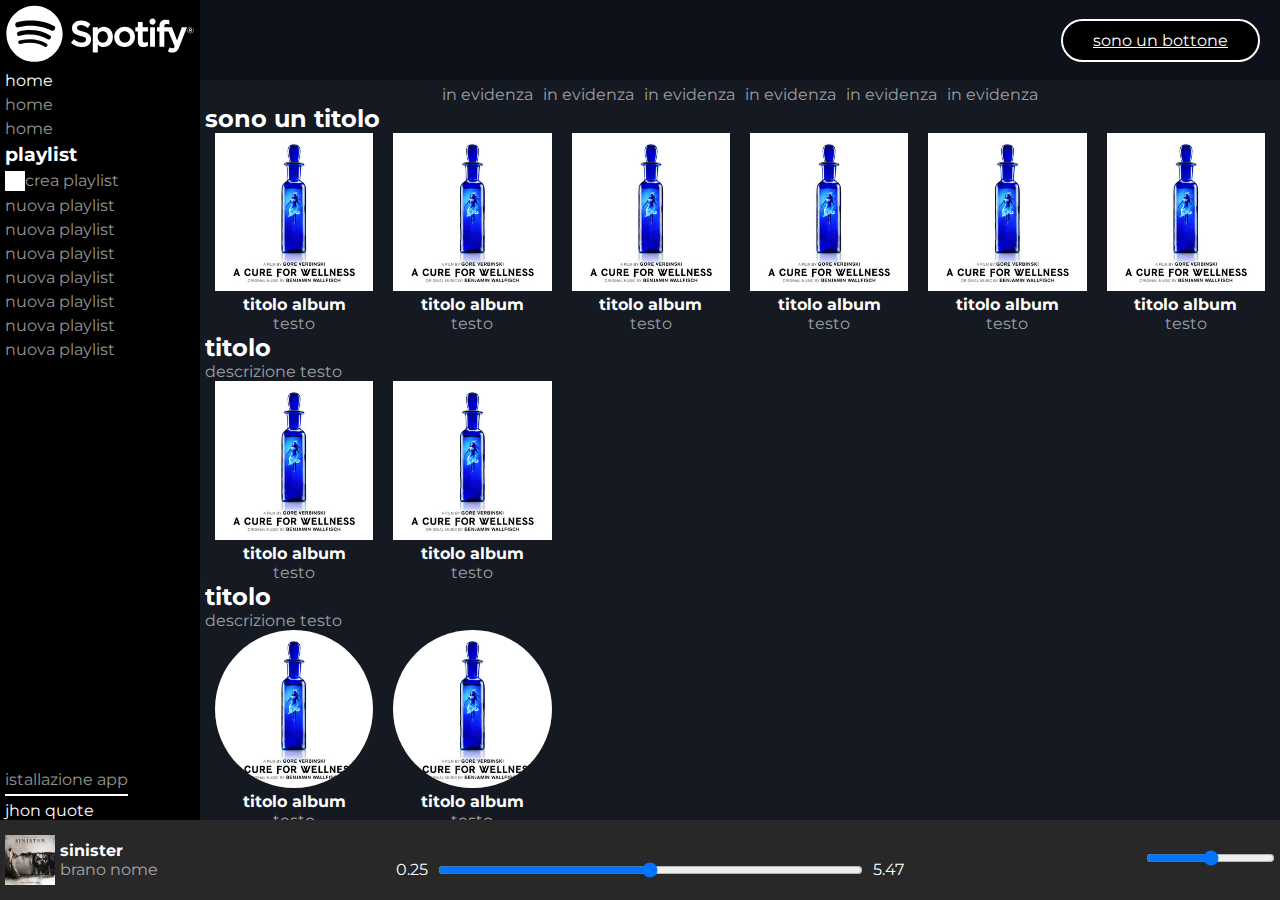
==== index.html @ 9e710250 "sistemato layout e centrature testo" ====
<!DOCTYPE html>
<html lang="en">
<head>
    <meta charset="UTF-8">
    <!-- link css -->
    <link rel="stylesheet" href="css/index.css">
    <!-- google font-->
    <link rel="preconnect" href="https://fonts.googleapis.com">
    <link rel="preconnect" href="https://fonts.gstatic.com" crossorigin>
    <link href="https://fonts.googleapis.com/css2?family=Montserrat:ital,wght@1,300&family=PT+Sans&display=swap" rel="stylesheet">
    <!-- link font awesome -->
    <link rel="stylesheet" href="https://cdnjs.cloudflare.com/ajax/libs/font-awesome/6.4.2/css/all.min.css" integrity="sha512-z3gLpd7yknf1YoNbCzqRKc4qyor8gaKU1qmn+CShxbuBusANI9QpRohGBreCFkKxLhei6S9CQXFEbbKuqLg0DA==" crossorigin="anonymous" referrerpolicy="no-referrer" />
    <meta name="viewport" content="width=device-width, initial-scale=1.0">
    <title>Document</title>
</head>
<body>

    <div> <!--contenitore-->
        <!-- inizio main -->
        <main>
            <nav> <!--nav bar-->
                <div>
                    <img src="img/logo.svg" alt="" id="logo-grande">
                    <img src="img/logo-small.svg" alt="" id="logo-piccolo">
                </div>
                <div id="selezione-pagina">
                    <ul>
                        <li>
                            <i class="fa-regular fa-heart evidenziato"></i>
                            <div class="scompari evidenziato">
                                home
                            </div>
                        </li>
                        <li>
                            <i class="fa-regular fa-heart"></i>
                            <div class="scompari">
                                home
                            </div>
                        </li>
                        <li>
                            <i class="fa-regular fa-heart"></i>
                            <div class="scompari">
                                home
                            </div>
                        </li>
                    </ul>
                    <ul id="playlist">
                        <li><h3 class="evidenziato">playlist</h3></li>
                        <li><span id="aggiungi"><i class="fa-solid fa-plus"></i></span> crea playlist</li>
                        <li>nuova playlist</li>
                        <li>nuova playlist</li>
                        <li>nuova playlist</li>
                        <li>nuova playlist</li>
                        <li>nuova playlist</li>
                        <li>nuova playlist</li>
                        <li>nuova playlist</li>
                    </ul>
                </div>
                <div id="istallazione-app">
                    <div>
                        <i class="fa-regular fa-heart"></i>
                       <span class="scompari">istallazione app</span>
                    </div>
                    <div id="separino">
                        <!-- separino -->
                    </div>
                    <blockquote>
                        <i class="fa-regular fa-heart"></i>
                        <span class="scompari evidenziato">jhon quote</span>
                    </blockquote>
                </div>
            </nav>
            <div id="main-spotify"> <!--main spotify-->
                <div id="nav-bar-main"><!--nav bar dentro main dpotify-->
                    <a href="" id="upgrade" class="evidenziato">sono un bottone</a>
                </div>
                <div id="conteiner-album"> <!--container album canzoni-->
                    <div id="pagine-disponibili">
                        <ul>
                            <li>in evidenza</li>
                            <li>in evidenza</li>
                            <li>in evidenza</li>
                            <li>in evidenza</li>
                            <li>in evidenza</li>
                            <li>in evidenza</li>
                        </ul>
                    </div>              
                    <h2 class="evidenziato">sono un titolo</h2>
                    <div class="lista-album">
                        <div class="items">
                            <img src="img/cure.jpeg" alt="">
                            <h4 class="evidenziato">titolo album</h4>
                            <div>testo</div>
                        </div>
                        <div class="items">
                            <img src="img/cure.jpeg" alt="">
                            <h4 class="evidenziato">titolo album</h4>
                            <div>testo</div>
                        </div>
                        <div class="items">
                            <img src="img/cure.jpeg" alt="">
                            <h4 class="evidenziato">titolo album</h4>
                            <div>testo</div>
                        </div>
                        <div class="items">
                            <img src="img/cure.jpeg" alt="">
                            <h4 class="evidenziato">titolo album</h4>
                            <div>testo</div>
                        </div>
                        <div class="items">
                            <img src="img/cure.jpeg" alt="">
                            <h4 class="evidenziato">titolo album</h4>
                            <div>testo</div>
                        </div>
                        <div class="items">
                            <img src="img/cure.jpeg" alt="">
                            <h4 class="evidenziato">titolo album</h4>
                            <div>testo</div>
                        </div>
                    </div>
                    <h2 class="evidenziato">titolo</h2>
                    <div>descrizione testo</div>
                    <div class="lista-album">
                        <div class="items">
                            <img src="img/cure.jpeg" alt="">
                            <h4 class="evidenziato">titolo album</h4>
                            <div>testo</div>
                        </div>
                        <div class="items">
                            <img src="img/cure.jpeg" alt="">
                            <h4 class="evidenziato">titolo album</h4>
                            <div>testo</div>
                        </div>
                    </div>
                    <h2 class="evidenziato">titolo</h2>
                    <div>descrizione testo</div>
                    <div class="lista-album artisti-popolari">
                        <div class="items">
                            <img src="img/cure.jpeg" alt="">
                            <h4 class="evidenziato">titolo album</h4>
                            <div>testo</div>
                        </div>
                        <div class="items">
                            <img src="img/cure.jpeg" alt="">
                            <h4 class="evidenziato">titolo album</h4>
                            <div>testo</div>
                        </div>
                    </div>
                </div>
            </div>
        </main>
        <!-- inizio footer -->
        <footer>
            <div id="musica-in-ascolto"> <!--col-->
                <img src="img/sinister.jpeg" alt="">
                <div id="titolo-canzone">
                    <strong class="evidenziato">sinister</strong>
                    <div>brano nome</div>
                </div>
                <div>
                    <i class="fa-regular fa-heart"></i>
                    <i class="fa-regular fa-folder"></i>
                </div>
            </div>
            <div id="controllo-canzone"><!--col-->
                <div>
                    <i class="fa-regular fa-folder"></i>
                    <i class="fa-regular fa-folder"></i>
                    <i class="fa-regular fa-folder"></i>
                    <i class="fa-regular fa-folder"></i>
                    <i class="fa-regular fa-folder"></i>
                </div>
                <div id="durata-canzone">
                    <div class="evidenziato">0.25</div>
                    <input type="range">
                    <div class="evidenziato">5.47</div>
                </div>
            </div>
            <div id="volume"><!--col-->
                <i class="fa-regular fa-heart evidenziato"></i>
                <i class="fa-regular fa-heart evidenziato"></i>
                <i class="fa-regular fa-heart evidenziato"></i>
                <input type="range">
            </div>
        </footer>
    </div>
    
</body>
</html>
---- css/index.css ----
/* stili generali */
*{
    padding: 0px;
    margin: 0px;
    box-sizing: border-box;
}

:root{
    font-family: 'Montserrat', sans-serif;
    color: rgba(255, 255, 255, 0.587);
}

li{
    list-style: none;
}

.evidenziato{
    color: white;
}
/* caratteristiche main */
main{
    height: calc(100vh - 80px);
    display: flex;
}
/* caratteristiche nav */
nav{
    width: 200px;
    height: 100%;
    padding: 5px;
    position: relative;
    background-color: #000000;
    overflow: hidden;
}

nav img{
    width: 100%;
}

#logo-piccolo{
    display: none;
}

#selezione-pagina ul>li{
    display: flex;
    margin: 5px 0;
    align-items: center;
}


#aggiungi{
    background-color: white;
    padding: 10px;
    display: inline-block;
    color: black;
}

#istallazione-app{
   position: absolute;
   bottom: 0px;
}

#separino{
    margin: 5px 0;
    border: 1px solid white;
}
/* caratteristiche main-spotify */
#main-spotify{
    width: calc(100% - 200px);
    height: 100%;
    position: relative;
    overflow-y: scroll;
    background-color: #141922;
}

#nav-bar-main{
    height: 80px;
    position: fixed;
    width: calc(100% - 200px);
    display: flex;
    align-items: center;
    justify-content: end;
    background-color: #080b128a;
}

#conteiner-album{
    margin-top: 80px;
    padding: 5px;
}

#upgrade{
    padding: 10px 30px;
    color: white;
    border: 2px solid white;
    border-radius: 25px;
    background-color: black;
    display: inline-block;
    margin-right: 20px;
}

#pagine-disponibili ul{
    display: flex;
    justify-content: center;
    flex-wrap: wrap;
}

#pagine-disponibili li{
    margin: 0px 5px;
}

.lista-album{
    display: flex;
    flex-wrap: wrap;
}

.items{
    width: calc(100% / 6 - 20px);
    margin: 0px 10px;
    text-align: center;
}

.items img{
    width: 100%;
}

/* immagini artisti popolari */
.artisti-popolari img{
    border-radius: 50%;
}
/* caratteristiche footer */
footer{
    height: 80px;
    display: flex;
    justify-content: space-between;
    align-items: center;
    padding: 5px;
    background-color: #282828;
}
/* caratteristiche div dentro footer */
#musica-in-ascolto, #durata-canzone{
    display: flex;
    align-items: center;
}

#titolo-canzone{
    margin-left: 5px;
    margin-right: 25px;
}

#musica-in-ascolto img{
    width: 50px;
}

#controllo-canzone{
    text-align: center;
    width: 40%;
    color: white;
}

#durata-canzone input{
    width: 100%;
    margin: 0px 10px;
}

#controllo-canzone i{
    margin: 0px 20px;
    margin-bottom: 10px;
}

#volume i{
    margin: 0px 5px;
}


/* impostazioni 878pixel */
@media all and (max-width:878px) {
    .items{
        width: calc(100% / 4 - 20px);
    }
}
/* impostazioni pixel 639 */
@media all and (max-width:639px) {
    .items{
        width: calc(100% / 2 - 20px);
    }
}

/* impostazione schermi telefono */
@media all and (max-width:550px) {
    /* impostazioni nav */
    nav{
        width: 50px;
        display: flex;
        flex-direction: column;
        align-items: center;
    }
    #main-spotify, #nav-bar-main{
        width: calc(100% - 50px);
    }
    #logo-piccolo{
        display: block;
    }
    #logo-grande, .scompari, #playlist, #separino {
        display: none;
    }
}
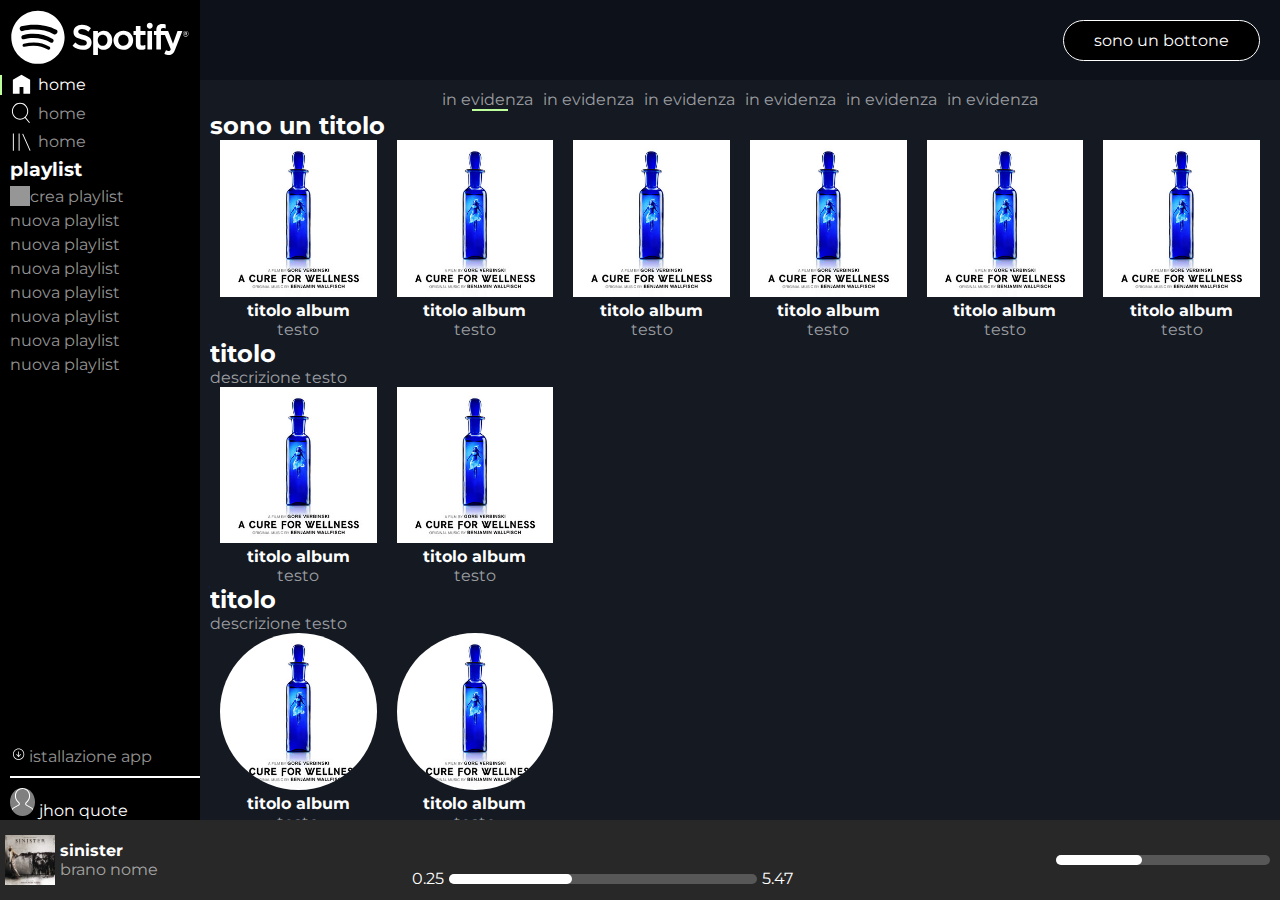
==== commit d009ca73: "sistemato tutte parti del progetto" ====
--- a/index.html
+++ b/index.html
@@ -19,26 +19,29 @@
         <!-- inizio main -->
         <main>
             <nav> <!--nav bar-->
-                <div>
+                <div id="logo">
                     <img src="img/logo.svg" alt="" id="logo-grande">
                     <img src="img/logo-small.svg" alt="" id="logo-piccolo">
                 </div>
                 <div id="selezione-pagina">
                     <ul>
                         <li>
-                            <i class="fa-regular fa-heart evidenziato"></i>
+                            <div id="pagina-attuale">
+                                <!-- attuale pagins -->
+                            </div>
+                            <img src="img/home.svg" alt="">
                             <div class="scompari evidenziato">
                                 home
                             </div>
                         </li>
                         <li>
-                            <i class="fa-regular fa-heart"></i>
+                           <img src="img/search.svg" alt="">
                             <div class="scompari">
                                 home
                             </div>
                         </li>
                         <li>
-                            <i class="fa-regular fa-heart"></i>
+                            <img src="img/libreria.svg" alt="">
                             <div class="scompari">
                                 home
                             </div>
@@ -57,15 +60,15 @@
                     </ul>
                 </div>
                 <div id="istallazione-app">
-                    <div>
-                        <i class="fa-regular fa-heart"></i>
+                    <div id="rimpicciolita">
+                       <img src="img/download.svg" alt="" >
                        <span class="scompari">istallazione app</span>
                     </div>
                     <div id="separino">
                         <!-- separino -->
                     </div>
                     <blockquote>
-                        <i class="fa-regular fa-heart"></i>
+                        <img src="img/profile.svg" alt="" id="bg-colorato">
                         <span class="scompari evidenziato">jhon quote</span>
                     </blockquote>
                 </div>
@@ -74,10 +77,15 @@
                 <div id="nav-bar-main"><!--nav bar dentro main dpotify-->
                     <a href="" id="upgrade" class="evidenziato">sono un bottone</a>
                 </div>
-                <div id="conteiner-album"> <!--container album canzoni-->
+                <div id="conteiner-album"> 
                     <div id="pagine-disponibili">
                         <ul>
-                            <li>in evidenza</li>
+                            <li id="attuale">
+                                in evidenza
+                                <div>
+                                    <!-- attuale pagina -->
+                                </div>
+                            </li>
                             <li>in evidenza</li>
                             <li>in evidenza</li>
                             <li>in evidenza</li>
@@ -86,62 +94,92 @@
                         </ul>
                     </div>              
                     <h2 class="evidenziato">sono un titolo</h2>
-                    <div class="lista-album">
-                        <div class="items">
-                            <img src="img/cure.jpeg" alt="">
-                            <h4 class="evidenziato">titolo album</h4>
-                            <div>testo</div>
-                        </div>
-                        <div class="items">
-                            <img src="img/cure.jpeg" alt="">
-                            <h4 class="evidenziato">titolo album</h4>
-                            <div>testo</div>
-                        </div>
-                        <div class="items">
-                            <img src="img/cure.jpeg" alt="">
-                            <h4 class="evidenziato">titolo album</h4>
-                            <div>testo</div>
-                        </div>
-                        <div class="items">
-                            <img src="img/cure.jpeg" alt="">
-                            <h4 class="evidenziato">titolo album</h4>
-                            <div>testo</div>
-                        </div>
-                        <div class="items">
-                            <img src="img/cure.jpeg" alt="">
-                            <h4 class="evidenziato">titolo album</h4>
-                            <div>testo</div>
-                        </div>
-                        <div class="items">
-                            <img src="img/cure.jpeg" alt="">
+                    <div class="row"> <!--container album canzoni -->
+                        <div class="items">
+                            <div class="immagine-album">
+                                <i class="fa-regular fa-heart"></i>
+                                <img src="img/cure.jpeg" alt="">
+                            </div>
+                            <h4 class="evidenziato">titolo album</h4>
+                            <div>testo</div>
+                        </div>
+                        <div class="items">
+                            <div class="immagine-album">
+                                <i class="fa-regular fa-heart"></i>
+                                <img src="img/cure.jpeg" alt="">
+                            </div>
+                            <h4 class="evidenziato">titolo album</h4>
+                            <div>testo</div>
+                        </div>
+                        <div class="items">
+                            <div class="immagine-album">
+                                <i class="fa-regular fa-heart"></i>
+                                <img src="img/cure.jpeg" alt="">
+                            </div>
+                            <h4 class="evidenziato">titolo album</h4>
+                            <div>testo</div>
+                        </div>
+                        <div class="items">
+                            <div class="immagine-album">
+                                <i class="fa-regular fa-heart"></i>
+                                <img src="img/cure.jpeg" alt="">
+                            </div>
+                            <h4 class="evidenziato">titolo album</h4>
+                            <div>testo</div>
+                        </div>
+                        <div class="items">
+                            <div class="immagine-album">
+                                <i class="fa-regular fa-heart"></i>
+                                <img src="img/cure.jpeg" alt="">
+                            </div>
+                            <h4 class="evidenziato">titolo album</h4>
+                            <div>testo</div>
+                        </div>
+                        <div class="items">
+                            <div class="immagine-album">
+                                <i class="fa-regular fa-heart"></i>
+                                <img src="img/cure.jpeg" alt="">
+                            </div>
                             <h4 class="evidenziato">titolo album</h4>
                             <div>testo</div>
                         </div>
                     </div>
                     <h2 class="evidenziato">titolo</h2>
                     <div>descrizione testo</div>
-                    <div class="lista-album">
-                        <div class="items">
-                            <img src="img/cure.jpeg" alt="">
-                            <h4 class="evidenziato">titolo album</h4>
-                            <div>testo</div>
-                        </div>
-                        <div class="items">
-                            <img src="img/cure.jpeg" alt="">
+                    <div class="row">
+                        <div class="items">
+                            <div class="immagine-album">
+                                <i class="fa-regular fa-heart"></i>
+                                <img src="img/cure.jpeg" alt="">
+                            </div>
+                            <h4 class="evidenziato">titolo album</h4>
+                            <div>testo</div>
+                        </div>
+                        <div class="items">
+                            <div class="immagine-album">
+                                <i class="fa-regular fa-heart"></i>
+                                <img src="img/cure.jpeg" alt="">
+                            </div>
                             <h4 class="evidenziato">titolo album</h4>
                             <div>testo</div>
                         </div>
                     </div>
                     <h2 class="evidenziato">titolo</h2>
                     <div>descrizione testo</div>
-                    <div class="lista-album artisti-popolari">
-                        <div class="items">
-                            <img src="img/cure.jpeg" alt="">
-                            <h4 class="evidenziato">titolo album</h4>
-                            <div>testo</div>
-                        </div>
-                        <div class="items">
-                            <img src="img/cure.jpeg" alt="">
+                    <div class="row artisti-popolari">
+                        <div class="items">
+                            <div class="immagine-album">
+                                <i class="fa-regular fa-heart"></i>
+                                <img src="img/cure.jpeg" alt="">
+                            </div>
+                            <h4 class="evidenziato">titolo album</h4>
+                            <div>testo</div>
+                        </div>
+                        <div class="items">
+                            <div class="immagine-album">
+                                <i class="fa-regular fa-heart"></i>
+                                <img src="img/cure.jpeg" alt="">
+                            </div>
                             <h4 class="evidenziato">titolo album</h4>
                             <div>testo</div>
                         </div>
@@ -155,7 +193,7 @@
                 <img src="img/sinister.jpeg" alt="">
                 <div id="titolo-canzone">
                     <strong class="evidenziato">sinister</strong>
-                    <div>brano nome</div>
+                    <div><a href="">brano nome</a></div>
                 </div>
                 <div>
                     <i class="fa-regular fa-heart"></i>
@@ -164,26 +202,37 @@
             </div>
             <div id="controllo-canzone"><!--col-->
                 <div>
-                    <i class="fa-regular fa-folder"></i>
-                    <i class="fa-regular fa-folder"></i>
-                    <i class="fa-regular fa-folder"></i>
-                    <i class="fa-regular fa-folder"></i>
-                    <i class="fa-regular fa-folder"></i>
+                    <i class="fa-solid fa-shuffle"></i>
+                    <i class="fa-solid fa-backward-step"></i>
+                    <i class="fa-regular fa-circle-play"></i>
+                    <i class="fa-solid fa-forward-step"></i>
+                    <i class="fa-solid fa-rotate-left"></i>
                 </div>
                 <div id="durata-canzone">
                     <div class="evidenziato">0.25</div>
-                    <input type="range">
+                    <div class="barra" >
+                        <div class="scorritore">
+                            <span class="rotondo"></span>
+                        </div>
+                    </div>
                     <div class="evidenziato">5.47</div>
                 </div>
             </div>
             <div id="volume"><!--col-->
-                <i class="fa-regular fa-heart evidenziato"></i>
-                <i class="fa-regular fa-heart evidenziato"></i>
-                <i class="fa-regular fa-heart evidenziato"></i>
-                <input type="range">
+                <i class="fa-solid fa-bars"></i>
+                <i class="fa-solid fa-tv"></i>
+                <i class="fa-solid fa-volume-high"></i>
+                <div class="barra" >
+                    <div class="scorritore">
+                        <span class="rotondo"></span>
+                    </div>
+                </div>
             </div>
         </footer>
     </div>
-    
+    <!-- per domani sistemare tutto il testo , vedere se si riesce a trovare un modo migliore per 
+    fare la barra , provare a vedere se si riesce a togliere un po di css , e sistemare istallazione app
+perche quando si rimpicciolicce dall'alto causa un po di problemi provare  a dare misure in altezza dentro al nav perche 
+con position absoluta causa problemi -->
 </body>
 </html>--- a/css/index.css
+++ b/css/index.css
@@ -17,38 +17,67 @@
 .evidenziato{
     color: white;
 }
+
+a{
+    text-decoration: none;
+}
+/* caratteristiche della barra */
+.barra{
+    margin: 0px 5px;
+    height: 10px;
+    width: 100%;
+    background-color: rgba(255, 255, 255, 0.218);
+    border-radius: 25px;
+}
+
+.scorritore{
+    width: 40%;
+    height: 100%;
+    position: relative;
+    background-color: white;
+    border-radius: 25px;
+}
+
+.rotondo{
+    width: 16px;
+    height: 16px;
+    border-radius: 50%;
+    position: absolute;
+    top: calc(50% - 8px);
+    left: calc(100% - 8px);
+}
 /* caratteristiche main */
 main{
     height: calc(100vh - 80px);
     display: flex;
 }
-/* caratteristiche nav */
+/* caratteristiche nav dento main */
 nav{
     width: 200px;
     height: 100%;
-    padding: 5px;
+    padding: 10px;
     position: relative;
     background-color: #000000;
     overflow: hidden;
 }
 
-nav img{
+#logo img{
     width: 100%;
 }
 
-#logo-piccolo{
-    display: none;
-}
-
-#selezione-pagina ul>li{
+#selezione-pagina li{
     display: flex;
     margin: 5px 0;
     align-items: center;
 }
 
+#selezione-pagina img {
+    width: 13%;
+    margin-right: 5px;
+}
 
 #aggiungi{
-    background-color: white;
+    background-color: rgba(255, 255, 255, 0.587);
     padding: 10px;
     display: inline-block;
     color: black;
@@ -59,9 +88,30 @@
    bottom: 0px;
 }
 
+#rimpicciolita img{
+    width: 8%;
+}
+
+#bg-colorato{
+    background-color: gray;
+    border-radius: 50%;
+    width: 13%;
+}
+
 #separino{
-    margin: 5px 0;
+    margin: 10px 0;
     border: 1px solid white;
+}
+/* caratteristiche pagina attuale */
+#pagina-attuale{
+    border: 1px solid #beff9d;
+    margin-left: -10px;
+    height: 20px;
+    margin-right: 8px;
+}
+/* immagine all'attivazione di schermo 550 px */
+#logo-piccolo{
+    display: none;
 }
 /* caratteristiche main-spotify */
 #main-spotify{
@@ -81,21 +131,21 @@
     justify-content: end;
     background-color: #080b128a;
 }
-
-#conteiner-album{
-    margin-top: 80px;
-    padding: 5px;
-}
-
+/* bottone per fare upgrade */
 #upgrade{
     padding: 10px 30px;
-    color: white;
-    border: 2px solid white;
+    border: 1px solid white;
+    color: white;
     border-radius: 25px;
     background-color: black;
     display: inline-block;
     margin-right: 20px;
 }
+/* inizio contenitore con dentro tutti gli album */
+#conteiner-album{
+    margin-top: 80px;
+    padding: 10px;
+}
 
 #pagine-disponibili ul{
     display: flex;
@@ -107,11 +157,16 @@
     margin: 0px 5px;
 }
 
-.lista-album{
+#attuale>div{
+    border: 1px solid #beff9d;
+    width: 40%;
+    margin-left: 30px;
+}
+.row{
     display: flex;
     flex-wrap: wrap;
 }
-
+/* caratteristiche items dentro row */
 .items{
     width: calc(100% / 6 - 20px);
     margin: 0px 10px;
@@ -122,6 +177,19 @@
     width: 100%;
 }
 
+.immagine-album{
+    position: relative;
+}
+/* capire perche non va hover su icona */
+
+.immagine-album>i{
+    position: absolute;
+    top: 50%;
+    left: 50%;
+    transform: translate(-50%, -50%);
+    font-size: 40px;
+    display: none;
+}
 /* immagini artisti popolari */
 .artisti-popolari img{
     border-radius: 50%;
@@ -140,37 +208,87 @@
     display: flex;
     align-items: center;
 }
+/* caratteristiche contenuto musica in ascolto */
+#musica-in-ascolto img{
+    width: 50px;
+}
 
 #titolo-canzone{
     margin-left: 5px;
     margin-right: 25px;
 }
 
-#musica-in-ascolto img{
-    width: 50px;
-}
-
+#titolo-canzone a{
+    color: rgba(255, 255, 255, 0.587);
+
+}
+/* caratteristiche contenuto controllo canzone */
 #controllo-canzone{
     text-align: center;
-    width: 40%;
-    color: white;
+    width: 30%;
+    color: white;
+}
+
+#controllo-canzone i{
+    margin: 0px 10px;
+    margin-bottom: 10px;
+}
+
+#controllo-canzone .fa-circle-play{
+    font-size: 30px;
 }
 
 #durata-canzone input{
     width: 100%;
     margin: 0px 10px;
 }
-
-#controllo-canzone i{
-    margin: 0px 20px;
-    margin-bottom: 10px;
-}
-
+/* caratteristiche contenuto volume */
+#volume{
+    display: flex;
+    width: 20%;
+}
 #volume i{
     margin: 0px 5px;
 }
-
-
+/* componenti hover */
+.immagine-album:hover img{
+    filter: brightness(0.5);
+}
+
+.immagine-album:hover i{
+    display: block;
+    z-index: 400;
+}
+
+#upgrade:hover{
+    transform: scale(1.1);
+}
+
+ul>li:hover, .scompari:hover{
+    color: white;
+}
+
+#aggiungi:hover{
+    background-color: white;
+}
+
+footer i:hover{
+    transform: scale(1.2);
+    color: white;
+}
+
+#titolo-canzone a:hover{
+    color: white;
+    text-decoration: underline;
+}
+
+.barra:hover .scorritore{
+    background-color: #beff9d;
+}
+
+.barra:hover .rotondo{
+    background-color: white;
+}
 /* impostazioni 878pixel */
 @media all and (max-width:878px) {
     .items{
@@ -186,20 +304,36 @@
 
 /* impostazione schermi telefono */
 @media all and (max-width:550px) {
-    /* impostazioni nav */
+    /* caratteristiche nav */
     nav{
         width: 50px;
         display: flex;
         flex-direction: column;
         align-items: center;
     }
+    #selezione-pagina img{
+        width: 100%;
+        margin: 0px;
+    }
+    #logo-piccolo{
+        display: block;
+    }
+    #istallazione-app{
+        padding: 10px;
+        text-align: center;
+    }
+    #rimpicciolita img{
+        width: 60%;
+    }
+    #bg-colorato{
+        width: 100%;
+    }
+    /* caratteristiche che scompaiono  */
+    #logo-grande, .scompari, #playlist, #separino, #pagina-attuale {
+        display: none;
+    }
+    /* caratteristiche main spotify  */
     #main-spotify, #nav-bar-main{
         width: calc(100% - 50px);
     }
-    #logo-piccolo{
-        display: block;
-    }
-    #logo-grande, .scompari, #playlist, #separino {
-        display: none;
-    }
 }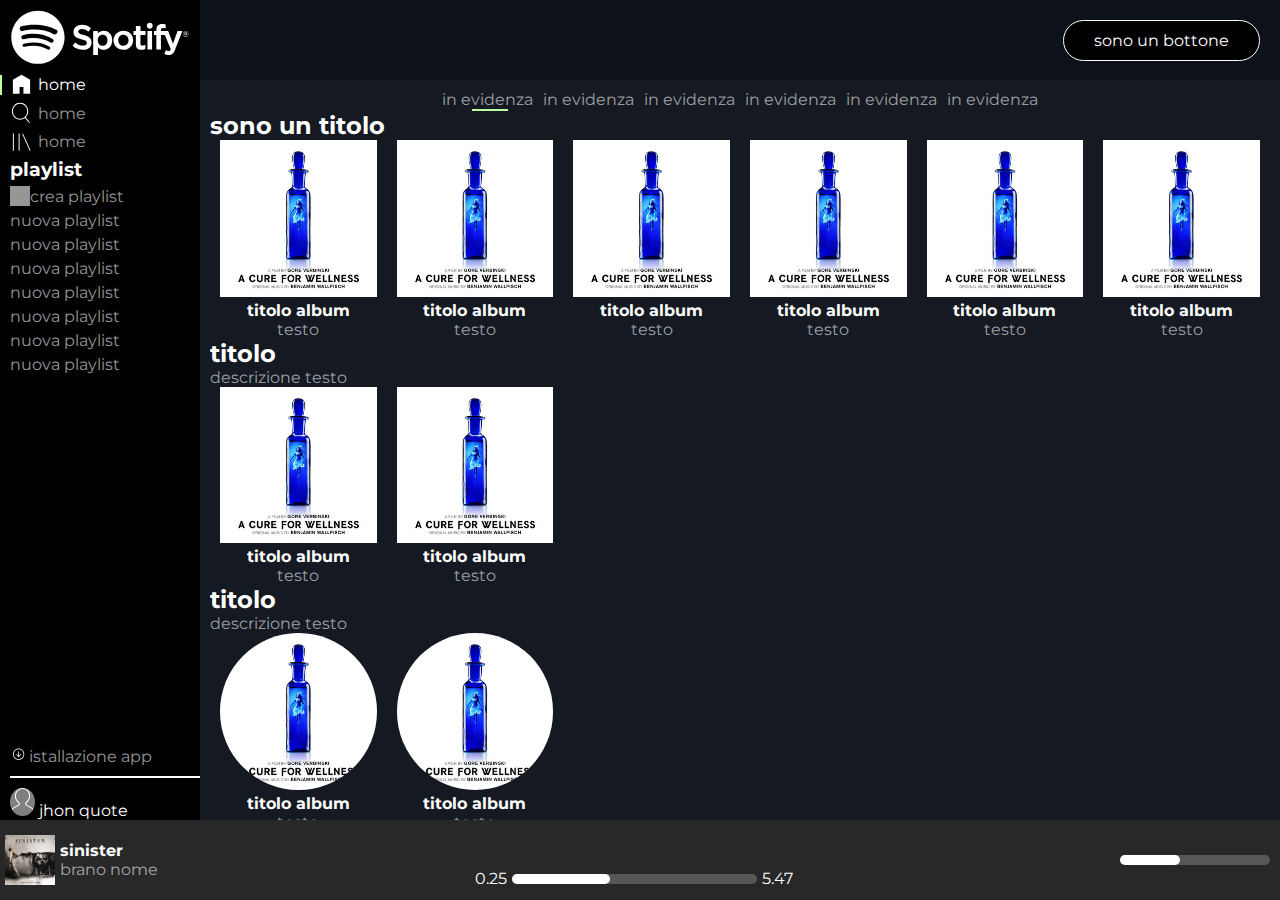
==== commit bfb304e1: "scritto cosa fare per domani" ====
--- a/index.html
+++ b/index.html
@@ -233,6 +233,6 @@
     <!-- per domani sistemare tutto il testo , vedere se si riesce a trovare un modo migliore per 
     fare la barra , provare a vedere se si riesce a togliere un po di css , e sistemare istallazione app
 perche quando si rimpicciolicce dall'alto causa un po di problemi provare  a dare misure in altezza dentro al nav perche 
-con position absoluta causa problemi -->
+con position absoluta causa problemi  e vedere se riesci a fare qualcosa per quanto riguarda il footer mentre si stringe-->
 </body>
 </html>--- a/css/index.css
+++ b/css/index.css
@@ -140,6 +140,7 @@
     background-color: black;
     display: inline-block;
     margin-right: 20px;
+    z-index: 500;
 }
 /* inizio contenitore con dentro tutti gli album */
 #conteiner-album{
@@ -225,7 +226,7 @@
 /* caratteristiche contenuto controllo canzone */
 #controllo-canzone{
     text-align: center;
-    width: 30%;
+    width: 25%;
     color: white;
 }
 
@@ -245,7 +246,7 @@
 /* caratteristiche contenuto volume */
 #volume{
     display: flex;
-    width: 20%;
+    width: 15%;
 }
 #volume i{
     margin: 0px 5px;
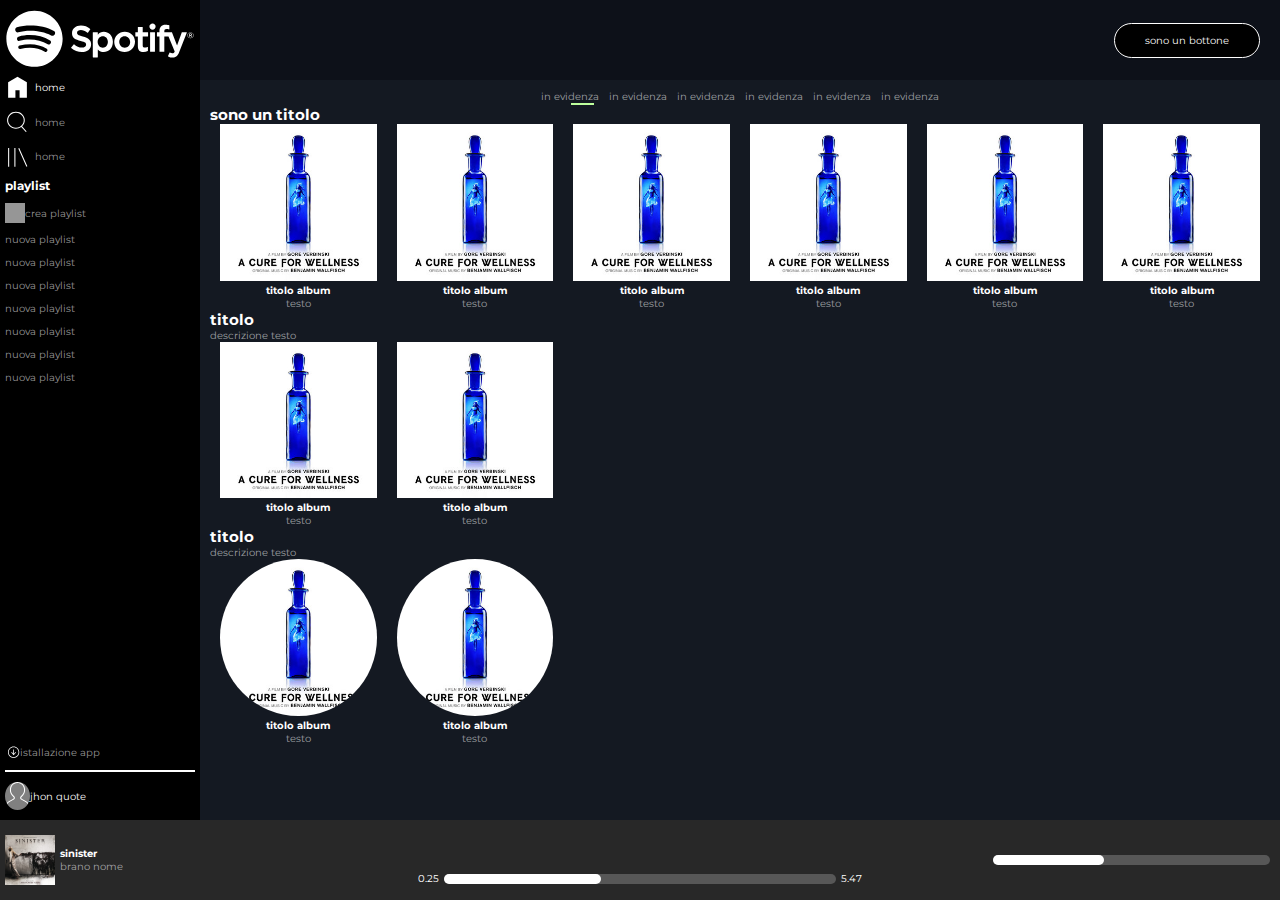
==== commit db7db74f: "aggiunto scrol dentro playlist" ====
--- a/index.html
+++ b/index.html
@@ -19,12 +19,12 @@
         <!-- inizio main -->
         <main>
             <nav> <!--nav bar-->
-                <div id="logo">
-                    <img src="img/logo.svg" alt="" id="logo-grande">
-                    <img src="img/logo-small.svg" alt="" id="logo-piccolo">
-                </div>
-                <div id="selezione-pagina">
-                    <ul>
+                <div id="tutte-playlist">
+                    <div id="logo">
+                        <img src="img/logo.svg" alt="" id="logo-grande">
+                        <img src="img/logo-small.svg" alt="" id="logo-piccolo">
+                    </div>
+                    <ul id="selezione-pagina">
                         <li>
                             <div id="pagina-attuale">
                                 <!-- attuale pagins -->
@@ -57,20 +57,22 @@
                         <li>nuova playlist</li>
                         <li>nuova playlist</li>
                         <li>nuova playlist</li>
-                    </ul>
+                    </ul>  
                 </div>
                 <div id="istallazione-app">
-                    <div id="rimpicciolita">
-                       <img src="img/download.svg" alt="" >
-                       <span class="scompari">istallazione app</span>
-                    </div>
-                    <div id="separino">
-                        <!-- separino -->
-                    </div>
-                    <blockquote>
-                        <img src="img/profile.svg" alt="" id="bg-colorato">
-                        <span class="scompari evidenziato">jhon quote</span>
-                    </blockquote>
+                   <ul>
+                        <li id="rimpicciolita">
+                            <img src="img/download.svg" alt="" >
+                            <span class="scompari">istallazione app</span>
+                        </li>
+                        <li id="separino">
+
+                        </li>
+                        <li>
+                            <img src="img/profile.svg" alt="" id="bg-colorato">
+                            <span class="scompari evidenziato">jhon quote</span>
+                        </li>
+                   </ul>
                 </div>
             </nav>
             <div id="main-spotify"> <!--main spotify-->
@@ -235,4 +237,4 @@
 perche quando si rimpicciolicce dall'alto causa un po di problemi provare  a dare misure in altezza dentro al nav perche 
 con position absoluta causa problemi  e vedere se riesci a fare qualcosa per quanto riguarda il footer mentre si stringe-->
 </body>
-</html>+</html>
--- a/css/index.css
+++ b/css/index.css
@@ -8,6 +8,7 @@
 :root{
     font-family: 'Montserrat', sans-serif;
     color: rgba(255, 255, 255, 0.587);
+    font-size: 10px;
 }
 
 li{
@@ -55,20 +56,20 @@
 nav{
     width: 200px;
     height: 100%;
-    padding: 10px;
+    padding: 10px 5px 0px;
     position: relative;
     background-color: #000000;
     overflow: hidden;
 }
 
+nav li{
+    display: flex;
+    padding: 5px 0;
+    align-items: center;
+}
+
 #logo img{
     width: 100%;
-}
-
-#selezione-pagina li{
-    display: flex;
-    margin: 5px 0;
-    align-items: center;
 }
 
 #selezione-pagina img {
@@ -84,8 +85,7 @@
 }
 
 #istallazione-app{
-   position: absolute;
-   bottom: 0px;
+   height: 80px;
 }
 
 #rimpicciolita img{
@@ -99,7 +99,8 @@
 }
 
 #separino{
-    margin: 10px 0;
+    padding: 0px;
+    margin: 5px 0;
     border: 1px solid white;
 }
 /* caratteristiche pagina attuale */
@@ -112,6 +113,24 @@
 /* immagine all'attivazione di schermo 550 px */
 #logo-piccolo{
     display: none;
+}
+/* altezze tutte-playlist e div all'interno di esso */
+#tutte-playlist{
+    height: calc(100% - 80px);
+    overflow: hidden;
+}
+
+#logo{
+    height: 60px;
+}
+
+#seleziona-pagina{
+    height: 105px;
+}
+
+#playlist{
+    height: calc(100% - 175px);
+    overflow-y: scroll;
 }
 /* caratteristiche main-spotify */
 #main-spotify{
@@ -181,7 +200,6 @@
 .immagine-album{
     position: relative;
 }
-/* capire perche non va hover su icona */
 
 .immagine-album>i{
     position: absolute;
@@ -190,6 +208,7 @@
     transform: translate(-50%, -50%);
     font-size: 40px;
     display: none;
+    color: white;
 }
 /* immagini artisti popolari */
 .artisti-popolari img{
@@ -205,9 +224,9 @@
     background-color: #282828;
 }
 /* caratteristiche div dentro footer */
-#musica-in-ascolto, #durata-canzone{
-    display: flex;
+#musica-in-ascolto, #durata-canzone, #volume{
     align-items: center;
+    display: flex;
 }
 /* caratteristiche contenuto musica in ascolto */
 #musica-in-ascolto img{
@@ -226,7 +245,7 @@
 /* caratteristiche contenuto controllo canzone */
 #controllo-canzone{
     text-align: center;
-    width: 25%;
+    width: 35%;
     color: white;
 }
 
@@ -238,15 +257,9 @@
 #controllo-canzone .fa-circle-play{
     font-size: 30px;
 }
-
-#durata-canzone input{
-    width: 100%;
-    margin: 0px 10px;
-}
 /* caratteristiche contenuto volume */
-#volume{
-    display: flex;
-    width: 15%;
+#volume, #musica-in-ascolto{
+    width: 25%;
 }
 #volume i{
     margin: 0px 5px;
@@ -310,7 +323,7 @@
         width: 50px;
         display: flex;
         flex-direction: column;
-        align-items: center;
+        padding: 5px 10px ; 
     }
     #selezione-pagina img{
         width: 100%;
@@ -319,9 +332,8 @@
     #logo-piccolo{
         display: block;
     }
-    #istallazione-app{
-        padding: 10px;
-        text-align: center;
+    #rimpicciolita{
+        justify-content: center;
     }
     #rimpicciolita img{
         width: 60%;
@@ -337,4 +349,10 @@
     #main-spotify, #nav-bar-main{
         width: calc(100% - 50px);
     }
-}+}
+
+/* @media all and (max-height:550px) {
+    #playlist{
+        overflow: auto;
+    }
+} */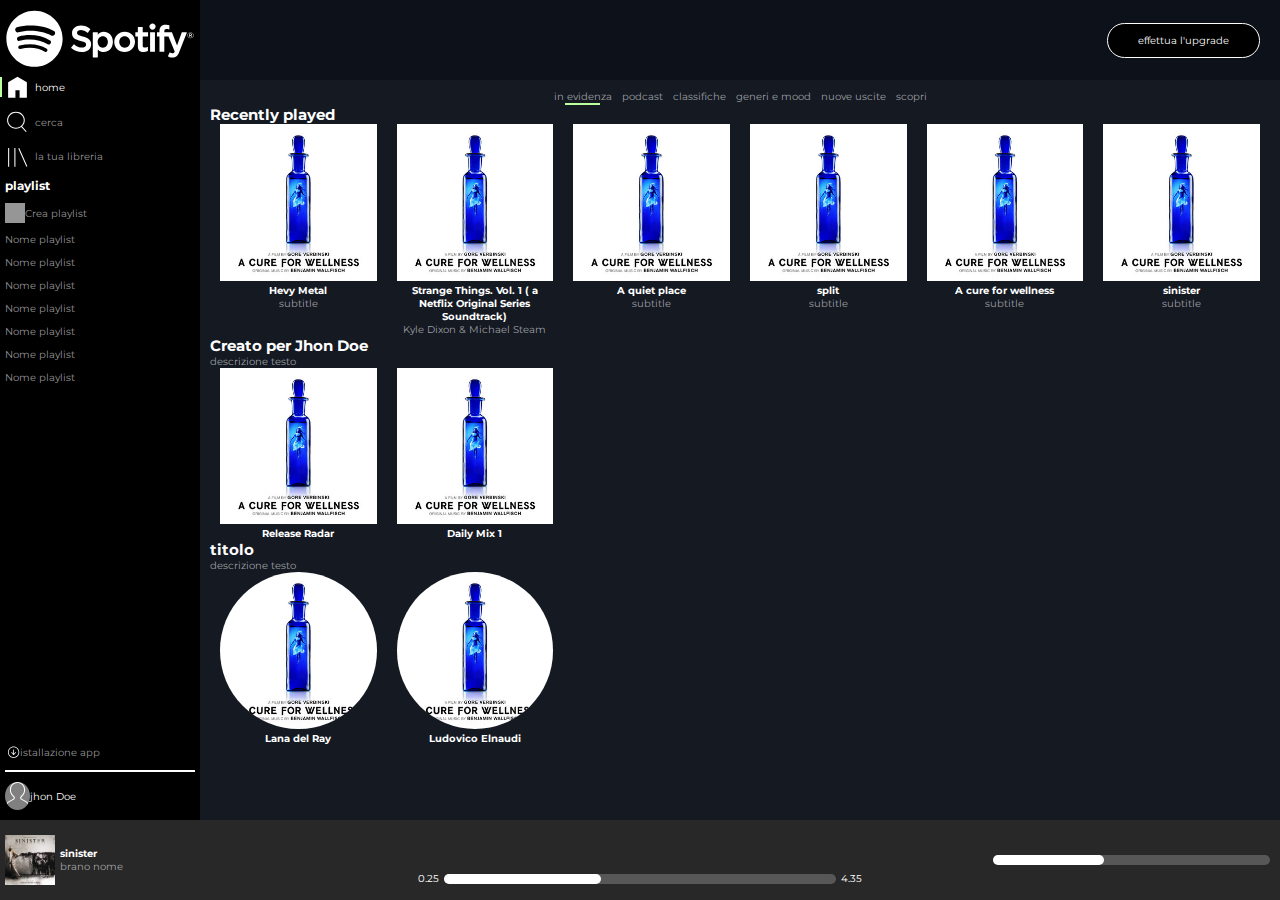
==== commit 570de90d: "aggiunto testo corretto dentro html" ====
--- a/index.html
+++ b/index.html
@@ -37,26 +37,26 @@
                         <li>
                            <img src="img/search.svg" alt="">
                             <div class="scompari">
-                                home
+                                cerca
                             </div>
                         </li>
                         <li>
                             <img src="img/libreria.svg" alt="">
                             <div class="scompari">
-                                home
+                                la tua libreria
                             </div>
                         </li>
                     </ul>
                     <ul id="playlist">
                         <li><h3 class="evidenziato">playlist</h3></li>
-                        <li><span id="aggiungi"><i class="fa-solid fa-plus"></i></span> crea playlist</li>
-                        <li>nuova playlist</li>
-                        <li>nuova playlist</li>
-                        <li>nuova playlist</li>
-                        <li>nuova playlist</li>
-                        <li>nuova playlist</li>
-                        <li>nuova playlist</li>
-                        <li>nuova playlist</li>
+                        <li><span id="aggiungi"><i class="fa-solid fa-plus"></i></span> Crea playlist</li>
+                        <li>Nome playlist</li>
+                        <li>Nome playlist</li>
+                        <li>Nome playlist</li>
+                        <li>Nome playlist</li>
+                        <li>Nome playlist</li>
+                        <li>Nome playlist</li>
+                        <li>Nome playlist</li>
                     </ul>  
                 </div>
                 <div id="istallazione-app">
@@ -70,14 +70,14 @@
                         </li>
                         <li>
                             <img src="img/profile.svg" alt="" id="bg-colorato">
-                            <span class="scompari evidenziato">jhon quote</span>
+                            <span class="scompari evidenziato">jhon Doe</span>
                         </li>
                    </ul>
                 </div>
             </nav>
             <div id="main-spotify"> <!--main spotify-->
                 <div id="nav-bar-main"><!--nav bar dentro main dpotify-->
-                    <a href="" id="upgrade" class="evidenziato">sono un bottone</a>
+                    <a href="" id="upgrade" class="evidenziato">effettua l'upgrade</a>
                 </div>
                 <div id="conteiner-album"> 
                     <div id="pagine-disponibili">
@@ -88,65 +88,65 @@
                                     <!-- attuale pagina -->
                                 </div>
                             </li>
-                            <li>in evidenza</li>
-                            <li>in evidenza</li>
-                            <li>in evidenza</li>
-                            <li>in evidenza</li>
-                            <li>in evidenza</li>
+                            <li>podcast</li>
+                            <li>classifiche</li>
+                            <li>generi e mood</li>
+                            <li>nuove uscite</li>
+                            <li> scopri</li>
                         </ul>
                     </div>              
-                    <h2 class="evidenziato">sono un titolo</h2>
+                    <h2 class="evidenziato">Recently played</h2>
                     <div class="row"> <!--container album canzoni -->
                         <div class="items">
                             <div class="immagine-album">
                                 <i class="fa-regular fa-heart"></i>
                                 <img src="img/cure.jpeg" alt="">
                             </div>
-                            <h4 class="evidenziato">titolo album</h4>
-                            <div>testo</div>
-                        </div>
-                        <div class="items">
-                            <div class="immagine-album">
-                                <i class="fa-regular fa-heart"></i>
-                                <img src="img/cure.jpeg" alt="">
-                            </div>
-                            <h4 class="evidenziato">titolo album</h4>
-                            <div>testo</div>
-                        </div>
-                        <div class="items">
-                            <div class="immagine-album">
-                                <i class="fa-regular fa-heart"></i>
-                                <img src="img/cure.jpeg" alt="">
-                            </div>
-                            <h4 class="evidenziato">titolo album</h4>
-                            <div>testo</div>
-                        </div>
-                        <div class="items">
-                            <div class="immagine-album">
-                                <i class="fa-regular fa-heart"></i>
-                                <img src="img/cure.jpeg" alt="">
-                            </div>
-                            <h4 class="evidenziato">titolo album</h4>
-                            <div>testo</div>
-                        </div>
-                        <div class="items">
-                            <div class="immagine-album">
-                                <i class="fa-regular fa-heart"></i>
-                                <img src="img/cure.jpeg" alt="">
-                            </div>
-                            <h4 class="evidenziato">titolo album</h4>
-                            <div>testo</div>
-                        </div>
-                        <div class="items">
-                            <div class="immagine-album">
-                                <i class="fa-regular fa-heart"></i>
-                                <img src="img/cure.jpeg" alt="">
-                            </div>
-                            <h4 class="evidenziato">titolo album</h4>
-                            <div>testo</div>
-                        </div>
-                    </div>
-                    <h2 class="evidenziato">titolo</h2>
+                            <h4 class="evidenziato">Hevy Metal</h4>
+                            <div>subtitle</div>
+                        </div>
+                        <div class="items">
+                            <div class="immagine-album">
+                                <i class="fa-regular fa-heart"></i>
+                                <img src="img/cure.jpeg" alt="">
+                            </div>
+                            <h4 class="evidenziato">Strange Things&#46; Vol&#46; &#49; &#40; a Netflix Original Series Soundtrack&#41;</h4>
+                            <div>Kyle Dixon &#38; Michael Steam</div>
+                        </div>
+                        <div class="items">
+                            <div class="immagine-album">
+                                <i class="fa-regular fa-heart"></i>
+                                <img src="img/cure.jpeg" alt="">
+                            </div>
+                            <h4 class="evidenziato"> A quiet place</h4>
+                            <div>subtitle</div>
+                        </div>
+                        <div class="items">
+                            <div class="immagine-album">
+                                <i class="fa-regular fa-heart"></i>
+                                <img src="img/cure.jpeg" alt="">
+                            </div>
+                            <h4 class="evidenziato">split</h4>
+                            <div>subtitle</div>
+                        </div>
+                        <div class="items">
+                            <div class="immagine-album">
+                                <i class="fa-regular fa-heart"></i>
+                                <img src="img/cure.jpeg" alt="">
+                            </div>
+                            <h4 class="evidenziato">A cure for wellness</h4>
+                            <div>subtitle</div>
+                        </div>
+                        <div class="items">
+                            <div class="immagine-album">
+                                <i class="fa-regular fa-heart"></i>
+                                <img src="img/cure.jpeg" alt="">
+                            </div>
+                            <h4 class="evidenziato">sinister</h4>
+                            <div>subtitle</div>
+                        </div>
+                    </div>
+                    <h2 class="evidenziato">Creato per Jhon Doe</h2>
                     <div>descrizione testo</div>
                     <div class="row">
                         <div class="items">
@@ -154,16 +154,14 @@
                                 <i class="fa-regular fa-heart"></i>
                                 <img src="img/cure.jpeg" alt="">
                             </div>
-                            <h4 class="evidenziato">titolo album</h4>
-                            <div>testo</div>
-                        </div>
-                        <div class="items">
-                            <div class="immagine-album">
-                                <i class="fa-regular fa-heart"></i>
-                                <img src="img/cure.jpeg" alt="">
-                            </div>
-                            <h4 class="evidenziato">titolo album</h4>
-                            <div>testo</div>
+                            <h4 class="evidenziato">Release Radar</h4>
+                        </div>
+                        <div class="items">
+                            <div class="immagine-album">
+                                <i class="fa-regular fa-heart"></i>
+                                <img src="img/cure.jpeg" alt="">
+                            </div>
+                            <h4 class="evidenziato">Daily Mix &#49;</h4>
                         </div>
                     </div>
                     <h2 class="evidenziato">titolo</h2>
@@ -174,16 +172,14 @@
                                 <i class="fa-regular fa-heart"></i>
                                 <img src="img/cure.jpeg" alt="">
                             </div>
-                            <h4 class="evidenziato">titolo album</h4>
-                            <div>testo</div>
-                        </div>
-                        <div class="items">
-                            <div class="immagine-album">
-                                <i class="fa-regular fa-heart"></i>
-                                <img src="img/cure.jpeg" alt="">
-                            </div>
-                            <h4 class="evidenziato">titolo album</h4>
-                            <div>testo</div>
+                            <h4 class="evidenziato">Lana del Ray</h4>
+                        </div>
+                        <div class="items">
+                            <div class="immagine-album">
+                                <i class="fa-regular fa-heart"></i>
+                                <img src="img/cure.jpeg" alt="">
+                            </div>
+                            <h4 class="evidenziato">Ludovico Elnaudi</h4>
                         </div>
                     </div>
                 </div>
@@ -217,7 +213,7 @@
                             <span class="rotondo"></span>
                         </div>
                     </div>
-                    <div class="evidenziato">5.47</div>
+                    <div class="evidenziato">4.35</div>
                 </div>
             </div>
             <div id="volume"><!--col-->
--- a/css/index.css
+++ b/css/index.css
@@ -22,31 +22,10 @@
 a{
     text-decoration: none;
 }
-/* caratteristiche della barra */
-.barra{
-    margin: 0px 5px;
-    height: 10px;
-    width: 100%;
-    background-color: rgba(255, 255, 255, 0.218);
-    border-radius: 25px;
-}
-
-.scorritore{
-    width: 40%;
-    height: 100%;
-    position: relative;
-    background-color: white;
-    border-radius: 25px;
-}
-
-.rotondo{
-    width: 16px;
-    height: 16px;
-    border-radius: 50%;
-    position: absolute;
-    top: calc(50% - 8px);
-    left: calc(100% - 8px);
-}
+
+#playlist::-webkit-scrollbar, #main-spotify::-webkit-scrollbar {
+    display: none;
+  }
 /* caratteristiche main */
 main{
     height: calc(100vh - 80px);
@@ -106,9 +85,9 @@
 /* caratteristiche pagina attuale */
 #pagina-attuale{
     border: 1px solid #beff9d;
-    margin-left: -10px;
     height: 20px;
-    margin-right: 8px;
+    position: absolute;
+    left: 0px;
 }
 /* immagine all'attivazione di schermo 550 px */
 #logo-piccolo{
@@ -179,8 +158,7 @@
 
 #attuale>div{
     border: 1px solid #beff9d;
-    width: 40%;
-    margin-left: 30px;
+    margin: 0px 20%;
 }
 .row{
     display: flex;
@@ -222,6 +200,31 @@
     align-items: center;
     padding: 5px;
     background-color: #282828;
+}
+/* caratteristiche della barra dentro al footer */
+.barra{
+    margin: 0px 5px;
+    height: 10px;
+    width: 100%;
+    background-color: rgba(255, 255, 255, 0.218);
+    border-radius: 25px;
+}
+
+.scorritore{
+    width: 40%;
+    height: 100%;
+    position: relative;
+    background-color: white;
+    border-radius: 25px;
+}
+
+.rotondo{
+    width: 16px;
+    height: 16px;
+    border-radius: 50%;
+    position: absolute;
+    top: calc(50% - 8px);
+    left: calc(100% - 8px);
 }
 /* caratteristiche div dentro footer */
 #musica-in-ascolto, #durata-canzone, #volume{
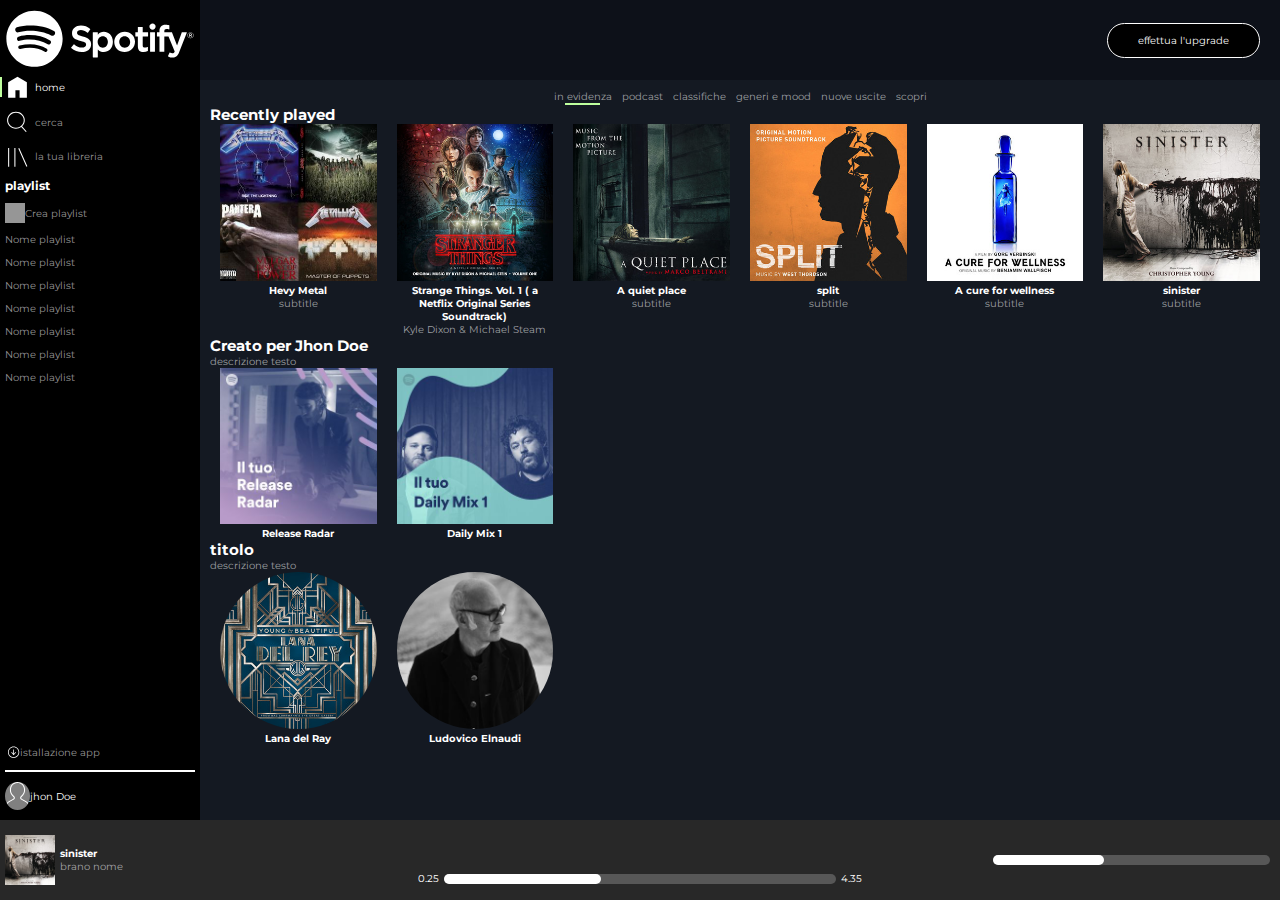
==== commit 216e64d7: "sistemato immagine" ====
--- a/index.html
+++ b/index.html
@@ -21,27 +21,27 @@
             <nav> <!--nav bar-->
                 <div id="tutte-playlist">
                     <div id="logo">
-                        <img src="img/logo.svg" alt="" id="logo-grande">
-                        <img src="img/logo-small.svg" alt="" id="logo-piccolo">
+                        <img src="img/logo.svg" alt="immagine logo" id="logo-grande">
+                        <img src="img/logo-small.svg" alt="immagine logo" id="logo-piccolo">
                     </div>
                     <ul id="selezione-pagina">
                         <li>
                             <div id="pagina-attuale">
                                 <!-- attuale pagins -->
                             </div>
-                            <img src="img/home.svg" alt="">
+                            <img src="img/home.svg" alt="immagine home">
                             <div class="scompari evidenziato">
                                 home
                             </div>
                         </li>
                         <li>
-                           <img src="img/search.svg" alt="">
+                           <img src="img/search.svg" alt="immagine home">
                             <div class="scompari">
                                 cerca
                             </div>
                         </li>
                         <li>
-                            <img src="img/libreria.svg" alt="">
+                            <img src="img/libreria.svg" alt="immagine home">
                             <div class="scompari">
                                 la tua libreria
                             </div>
@@ -62,14 +62,14 @@
                 <div id="istallazione-app">
                    <ul>
                         <li id="rimpicciolita">
-                            <img src="img/download.svg" alt="" >
+                            <img src="img/download.svg" alt="immagine istallazione" >
                             <span class="scompari">istallazione app</span>
                         </li>
                         <li id="separino">
 
                         </li>
                         <li>
-                            <img src="img/profile.svg" alt="" id="bg-colorato">
+                            <img src="img/profile.svg" alt="immagine profilo account" id="bg-colorato">
                             <span class="scompari evidenziato">jhon Doe</span>
                         </li>
                    </ul>
@@ -100,7 +100,7 @@
                         <div class="items">
                             <div class="immagine-album">
                                 <i class="fa-regular fa-heart"></i>
-                                <img src="img/cure.jpeg" alt="">
+                                <img src="img/metal_lifting.jpg" alt="immagine album">
                             </div>
                             <h4 class="evidenziato">Hevy Metal</h4>
                             <div>subtitle</div>
@@ -108,7 +108,7 @@
                         <div class="items">
                             <div class="immagine-album">
                                 <i class="fa-regular fa-heart"></i>
-                                <img src="img/cure.jpeg" alt="">
+                                <img src="img/stranger.jpeg" alt="immagine album">
                             </div>
                             <h4 class="evidenziato">Strange Things&#46; Vol&#46; &#49; &#40; a Netflix Original Series Soundtrack&#41;</h4>
                             <div>Kyle Dixon &#38; Michael Steam</div>
@@ -116,7 +116,7 @@
                         <div class="items">
                             <div class="immagine-album">
                                 <i class="fa-regular fa-heart"></i>
-                                <img src="img/cure.jpeg" alt="">
+                                <img src="img/aquietplace.jpeg" alt="immagine album">
                             </div>
                             <h4 class="evidenziato"> A quiet place</h4>
                             <div>subtitle</div>
@@ -124,7 +124,7 @@
                         <div class="items">
                             <div class="immagine-album">
                                 <i class="fa-regular fa-heart"></i>
-                                <img src="img/cure.jpeg" alt="">
+                                <img src="img/split.jpeg" alt="immagine album">
                             </div>
                             <h4 class="evidenziato">split</h4>
                             <div>subtitle</div>
@@ -132,7 +132,7 @@
                         <div class="items">
                             <div class="immagine-album">
                                 <i class="fa-regular fa-heart"></i>
-                                <img src="img/cure.jpeg" alt="">
+                                <img src="img/cure.jpeg" alt="immagine album">
                             </div>
                             <h4 class="evidenziato">A cure for wellness</h4>
                             <div>subtitle</div>
@@ -140,7 +140,7 @@
                         <div class="items">
                             <div class="immagine-album">
                                 <i class="fa-regular fa-heart"></i>
-                                <img src="img/cure.jpeg" alt="">
+                                <img src="img/sinister.jpeg" alt="immagine album">
                             </div>
                             <h4 class="evidenziato">sinister</h4>
                             <div>subtitle</div>
@@ -152,14 +152,14 @@
                         <div class="items">
                             <div class="immagine-album">
                                 <i class="fa-regular fa-heart"></i>
-                                <img src="img/cure.jpeg" alt="">
+                                <img src="img/radar.jpeg" alt="immagine album">
                             </div>
                             <h4 class="evidenziato">Release Radar</h4>
                         </div>
                         <div class="items">
                             <div class="immagine-album">
                                 <i class="fa-regular fa-heart"></i>
-                                <img src="img/cure.jpeg" alt="">
+                                <img src="img/mixdaily.jpeg" alt="immagine album">
                             </div>
                             <h4 class="evidenziato">Daily Mix &#49;</h4>
                         </div>
@@ -170,14 +170,14 @@
                         <div class="items">
                             <div class="immagine-album">
                                 <i class="fa-regular fa-heart"></i>
-                                <img src="img/cure.jpeg" alt="">
+                                <img src="img/youg.jpeg" alt="immagine album">
                             </div>
                             <h4 class="evidenziato">Lana del Ray</h4>
                         </div>
                         <div class="items">
                             <div class="immagine-album">
                                 <i class="fa-regular fa-heart"></i>
-                                <img src="img/cure.jpeg" alt="">
+                                <img src="img/einaudi.jpeg" alt="immagine album">
                             </div>
                             <h4 class="evidenziato">Ludovico Elnaudi</h4>
                         </div>
@@ -188,7 +188,7 @@
         <!-- inizio footer -->
         <footer>
             <div id="musica-in-ascolto"> <!--col-->
-                <img src="img/sinister.jpeg" alt="">
+                <img src="img/sinister.jpeg" alt="immagine album in ascolto">
                 <div id="titolo-canzone">
                     <strong class="evidenziato">sinister</strong>
                     <div><a href="">brano nome</a></div>
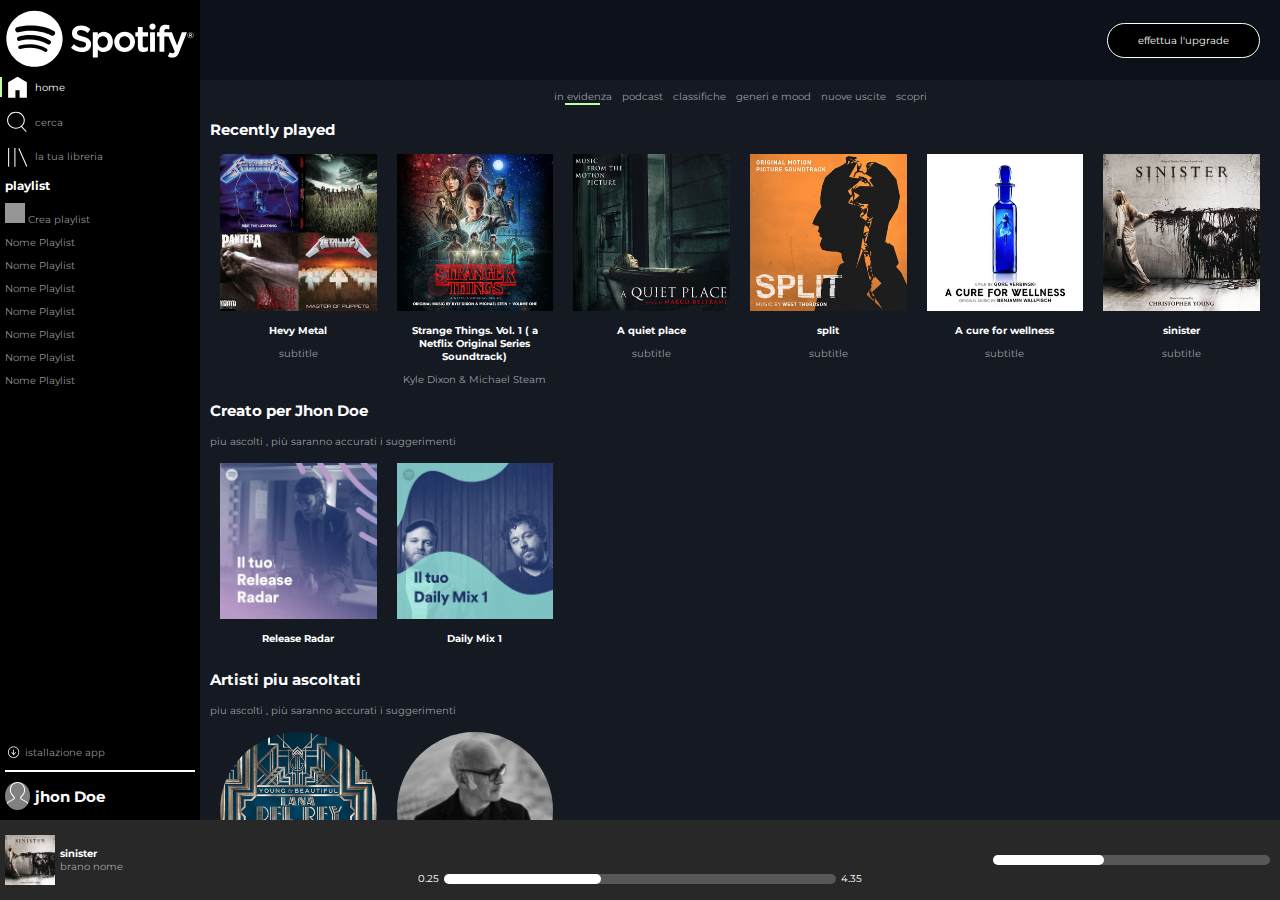
==== commit 6b95d8b1: "sistemato link" ====
--- a/index.html
+++ b/index.html
@@ -27,79 +27,90 @@
                     <ul id="selezione-pagina">
                         <li>
                             <div id="pagina-attuale">
-                                <!-- attuale pagins -->
+                                <!-- attuale pagina -->
                             </div>
                             <img src="img/home.svg" alt="immagine home">
-                            <div class="scompari evidenziato">
-                                home
-                            </div>
+                           <a href="#">
+                                <div class="scompari evidenziato">
+                                    home
+                                </div>
+                           </a>
                         </li>
                         <li>
                            <img src="img/search.svg" alt="immagine home">
+                           <a href="#">
                             <div class="scompari">
                                 cerca
                             </div>
+                           </a>
                         </li>
                         <li>
                             <img src="img/libreria.svg" alt="immagine home">
-                            <div class="scompari">
-                                la tua libreria
-                            </div>
+                           <a href="#">
+                                <div class="scompari">
+                                    la tua libreria
+                                </div>
+                           </a>
                         </li>
                     </ul>
                     <ul id="playlist">
                         <li><h3 class="evidenziato">playlist</h3></li>
-                        <li><span id="aggiungi"><i class="fa-solid fa-plus"></i></span> Crea playlist</li>
-                        <li>Nome playlist</li>
-                        <li>Nome playlist</li>
-                        <li>Nome playlist</li>
-                        <li>Nome playlist</li>
-                        <li>Nome playlist</li>
-                        <li>Nome playlist</li>
-                        <li>Nome playlist</li>
+                        <li>
+                            <a href="#">
+                                <span id="aggiungi"><i class="fa-solid fa-plus"></i></span>
+                                Crea playlist
+                            </a>
+                        </li>
+                        <li><a href="#">Nome Playlist</a></li>
+                        <li><a href="#">Nome Playlist</a></li>
+                        <li><a href="#">Nome Playlist</a></li>
+                        <li><a href="#">Nome Playlist</a></li>
+                        <li><a href="#">Nome Playlist</a></li>
+                        <li><a href="#">Nome Playlist</a></li>
+                        <li><a href="#">Nome Playlist</a></li>
                     </ul>  
                 </div>
                 <div id="istallazione-app">
                    <ul>
                         <li id="rimpicciolita">
                             <img src="img/download.svg" alt="immagine istallazione" >
-                            <span class="scompari">istallazione app</span>
+                            <a href="#" class="scompari">istallazione app</a>
                         </li>
                         <li id="separino">
 
                         </li>
                         <li>
                             <img src="img/profile.svg" alt="immagine profilo account" id="bg-colorato">
-                            <span class="scompari evidenziato">jhon Doe</span>
+                            <a href="#" class="scompari evidenziato">jhon Doe</a>
                         </li>
                    </ul>
                 </div>
             </nav>
             <div id="main-spotify"> <!--main spotify-->
                 <div id="nav-bar-main"><!--nav bar dentro main dpotify-->
-                    <a href="" id="upgrade" class="evidenziato">effettua l'upgrade</a>
+                    <a href="#" id="upgrade" class="evidenziato">effettua l'upgrade</a>
                 </div>
                 <div id="conteiner-album"> 
                     <div id="pagine-disponibili">
                         <ul>
                             <li id="attuale">
-                                in evidenza
+                               <a href="#"> in evidenza</a>
                                 <div>
                                     <!-- attuale pagina -->
                                 </div>
                             </li>
-                            <li>podcast</li>
-                            <li>classifiche</li>
-                            <li>generi e mood</li>
-                            <li>nuove uscite</li>
-                            <li> scopri</li>
+                            <li><a href="#"> podcast</a></li>
+                            <li><a href="#">classifiche</a></li>
+                            <li><a href="#">generi e mood</a></li>
+                            <li><a href="#">nuove uscite</a></li>
+                            <li> <a href="#">scopri</a></li>
                         </ul>
                     </div>              
                     <h2 class="evidenziato">Recently played</h2>
-                    <div class="row"> <!--container album canzoni -->
-                        <div class="items">
-                            <div class="immagine-album">
-                                <i class="fa-regular fa-heart"></i>
+                    <div class="row"> <!--container album canzoni prima row con ricerche recenti-->
+                        <div class="items">
+                            <div class="immagine-album">
+                                 <i class="fa-regular fa-circle-play"></i>
                                 <img src="img/metal_lifting.jpg" alt="immagine album">
                             </div>
                             <h4 class="evidenziato">Hevy Metal</h4>
@@ -107,7 +118,7 @@
                         </div>
                         <div class="items">
                             <div class="immagine-album">
-                                <i class="fa-regular fa-heart"></i>
+                                 <i class="fa-regular fa-circle-play"></i>
                                 <img src="img/stranger.jpeg" alt="immagine album">
                             </div>
                             <h4 class="evidenziato">Strange Things&#46; Vol&#46; &#49; &#40; a Netflix Original Series Soundtrack&#41;</h4>
@@ -115,7 +126,7 @@
                         </div>
                         <div class="items">
                             <div class="immagine-album">
-                                <i class="fa-regular fa-heart"></i>
+                                 <i class="fa-regular fa-circle-play"></i>
                                 <img src="img/aquietplace.jpeg" alt="immagine album">
                             </div>
                             <h4 class="evidenziato"> A quiet place</h4>
@@ -123,7 +134,7 @@
                         </div>
                         <div class="items">
                             <div class="immagine-album">
-                                <i class="fa-regular fa-heart"></i>
+                                 <i class="fa-regular fa-circle-play"></i>
                                 <img src="img/split.jpeg" alt="immagine album">
                             </div>
                             <h4 class="evidenziato">split</h4>
@@ -131,7 +142,7 @@
                         </div>
                         <div class="items">
                             <div class="immagine-album">
-                                <i class="fa-regular fa-heart"></i>
+                                 <i class="fa-regular fa-circle-play"></i>
                                 <img src="img/cure.jpeg" alt="immagine album">
                             </div>
                             <h4 class="evidenziato">A cure for wellness</h4>
@@ -139,7 +150,7 @@
                         </div>
                         <div class="items">
                             <div class="immagine-album">
-                                <i class="fa-regular fa-heart"></i>
+                                 <i class="fa-regular fa-circle-play"></i>
                                 <img src="img/sinister.jpeg" alt="immagine album">
                             </div>
                             <h4 class="evidenziato">sinister</h4>
@@ -147,36 +158,36 @@
                         </div>
                     </div>
                     <h2 class="evidenziato">Creato per Jhon Doe</h2>
-                    <div>descrizione testo</div>
-                    <div class="row">
-                        <div class="items">
-                            <div class="immagine-album">
-                                <i class="fa-regular fa-heart"></i>
+                    <div>piu ascolti &#44; pi&#249; saranno accurati i suggerimenti</div>
+                    <div class="row"> <!--container album canzoni primarow creato per account personale-->
+                        <div class="items">
+                            <div class="immagine-album">
+                                 <i class="fa-regular fa-circle-play"></i>
                                 <img src="img/radar.jpeg" alt="immagine album">
                             </div>
                             <h4 class="evidenziato">Release Radar</h4>
                         </div>
                         <div class="items">
                             <div class="immagine-album">
-                                <i class="fa-regular fa-heart"></i>
+                                 <i class="fa-regular fa-circle-play"></i>
                                 <img src="img/mixdaily.jpeg" alt="immagine album">
                             </div>
                             <h4 class="evidenziato">Daily Mix &#49;</h4>
                         </div>
                     </div>
-                    <h2 class="evidenziato">titolo</h2>
-                    <div>descrizione testo</div>
-                    <div class="row artisti-popolari">
-                        <div class="items">
-                            <div class="immagine-album">
-                                <i class="fa-regular fa-heart"></i>
+                    <h2 class="evidenziato">Artisti piu ascoltati</h2>
+                    <div>piu ascolti &#44; pi&#249; saranno accurati i suggerimenti</div>
+                    <div class="row artisti-popolari"> <!--container album canzoni row con artisti importanti-->
+                        <div class="items">
+                            <div class="immagine-album">
+                                 <i class="fa-regular fa-circle-play"></i>
                                 <img src="img/youg.jpeg" alt="immagine album">
                             </div>
                             <h4 class="evidenziato">Lana del Ray</h4>
                         </div>
                         <div class="items">
                             <div class="immagine-album">
-                                <i class="fa-regular fa-heart"></i>
+                                 <i class="fa-regular fa-circle-play"></i>
                                 <img src="img/einaudi.jpeg" alt="immagine album">
                             </div>
                             <h4 class="evidenziato">Ludovico Elnaudi</h4>
@@ -191,11 +202,11 @@
                 <img src="img/sinister.jpeg" alt="immagine album in ascolto">
                 <div id="titolo-canzone">
                     <strong class="evidenziato">sinister</strong>
-                    <div><a href="">brano nome</a></div>
+                    <div><a href="#">brano nome</a></div>
                 </div>
                 <div>
-                    <i class="fa-regular fa-heart"></i>
-                    <i class="fa-regular fa-folder"></i>
+                    <a href="#"><i class="fa-regular fa-heart"></i></a>
+                    <a href="#"><i class="fa-regular fa-folder"></i></a>
                 </div>
             </div>
             <div id="controllo-canzone"><!--col-->
@@ -217,9 +228,9 @@
                 </div>
             </div>
             <div id="volume"><!--col-->
-                <i class="fa-solid fa-bars"></i>
-                <i class="fa-solid fa-tv"></i>
-                <i class="fa-solid fa-volume-high"></i>
+                <a href="#"><i class="fa-solid fa-bars"></i></a>
+                <a href="#"><i class="fa-solid fa-tv"></i></a>
+                <a href="#"> <i class="fa-solid fa-volume-high"></i></a>
                 <div class="barra" >
                     <div class="scorritore">
                         <span class="rotondo"></span>
@@ -228,9 +239,5 @@
             </div>
         </footer>
     </div>
-    <!-- per domani sistemare tutto il testo , vedere se si riesce a trovare un modo migliore per 
-    fare la barra , provare a vedere se si riesce a togliere un po di css , e sistemare istallazione app
-perche quando si rimpicciolicce dall'alto causa un po di problemi provare  a dare misure in altezza dentro al nav perche 
-con position absoluta causa problemi  e vedere se riesci a fare qualcosa per quanto riguarda il footer mentre si stringe-->
 </body>
 </html>
--- a/css/index.css
+++ b/css/index.css
@@ -21,6 +21,7 @@
 
 a{
     text-decoration: none;
+    color: rgba(255, 255, 255, 0.587);
 }
 
 #playlist::-webkit-scrollbar, #main-spotify::-webkit-scrollbar {
@@ -51,7 +52,7 @@
     width: 100%;
 }
 
-#selezione-pagina img {
+#selezione-pagina img, #bg-colorato {
     width: 13%;
     margin-right: 5px;
 }
@@ -67,14 +68,19 @@
    height: 80px;
 }
 
+#istallazione-app .evidenziato{
+    font-size: 15px;
+    font-weight: bold;
+}
+
 #rimpicciolita img{
     width: 8%;
+    margin-right: 5px;
 }
 
 #bg-colorato{
     background-color: gray;
     border-radius: 50%;
-    width: 13%;
 }
 
 #separino{
@@ -146,6 +152,10 @@
     padding: 10px;
 }
 
+#conteiner-album h2, .row{
+    margin: 15px 0;
+}
+/* caratteristiche pagine disponibili */
 #pagine-disponibili ul{
     display: flex;
     justify-content: center;
@@ -160,6 +170,7 @@
     border: 1px solid #beff9d;
     margin: 0px 20%;
 }
+/* caratteristiche row */
 .row{
     display: flex;
     flex-wrap: wrap;
@@ -173,6 +184,10 @@
 
 .items img{
     width: 100%;
+}
+
+.items h4{
+    margin: 10px 0;
 }
 
 .immagine-album{
@@ -208,6 +223,7 @@
     width: 100%;
     background-color: rgba(255, 255, 255, 0.218);
     border-radius: 25px;
+    cursor: pointer;
 }
 
 .scorritore{
@@ -240,11 +256,6 @@
     margin-left: 5px;
     margin-right: 25px;
 }
-
-#titolo-canzone a{
-    color: rgba(255, 255, 255, 0.587);
-
-}
 /* caratteristiche contenuto controllo canzone */
 #controllo-canzone{
     text-align: center;
@@ -264,7 +275,7 @@
 #volume, #musica-in-ascolto{
     width: 25%;
 }
-#volume i{
+#volume i, #musica-in-ascolto i{
     margin: 0px 5px;
 }
 /* componenti hover */
@@ -281,7 +292,7 @@
     transform: scale(1.1);
 }
 
-ul>li:hover, .scompari:hover{
+li>a:hover, .scompari:hover{
     color: white;
 }
 
@@ -332,6 +343,9 @@
         width: 100%;
         margin: 0px;
     }
+    #logo{
+        height: unset;
+    }
     #logo-piccolo{
         display: block;
     }
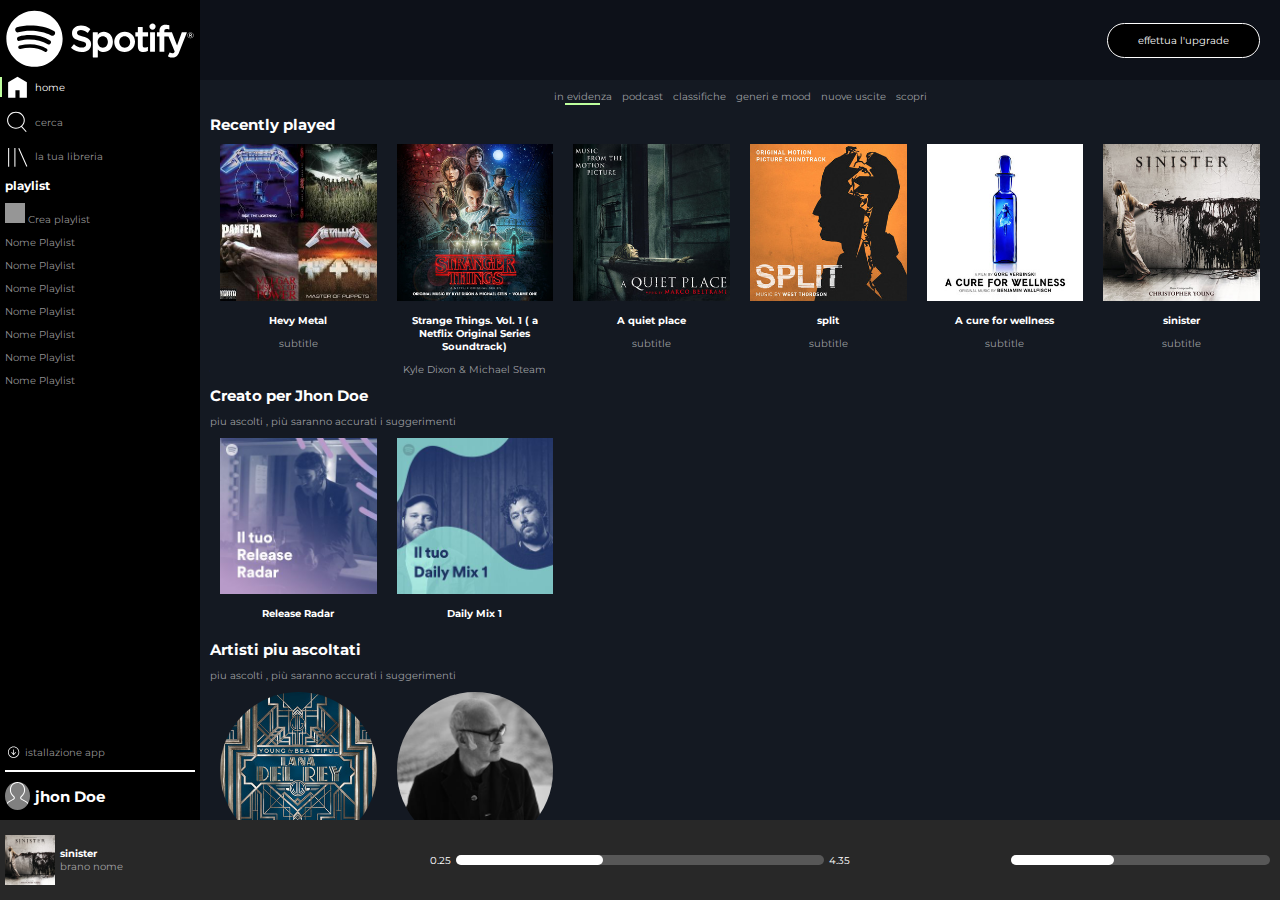
==== commit f20abf5e: "aggiunto commenti  progetto finito" ====
--- a/index.html
+++ b/index.html
@@ -14,24 +14,22 @@
     <title>Document</title>
 </head>
 <body>
-
-    <div> <!--contenitore-->
         <!-- inizio main -->
         <main>
-            <nav> <!--nav bar-->
+            <nav> <!--nav bar per playlist salvate-->
                 <div id="tutte-playlist">
-                    <div id="logo">
+                    <div id="logo"> <!--loghi della pagina-->
                         <img src="img/logo.svg" alt="immagine logo" id="logo-grande">
                         <img src="img/logo-small.svg" alt="immagine logo" id="logo-piccolo">
                     </div>
-                    <ul id="selezione-pagina">
-                        <li>
-                            <div id="pagina-attuale">
+                    <ul id="selezione-pagina"> <!--possibili pagine -->
+                        <li>
+                            <div id="pagina-attuale" class="tag-scomparso">
                                 <!-- attuale pagina -->
                             </div>
                             <img src="img/home.svg" alt="immagine home">
                            <a href="#">
-                                <div class="scompari evidenziato">
+                                <div class="tag-scomparso evidenziato">
                                     home
                                 </div>
                            </a>
@@ -39,7 +37,7 @@
                         <li>
                            <img src="img/search.svg" alt="immagine home">
                            <a href="#">
-                            <div class="scompari">
+                            <div class="tag-scomparso">
                                 cerca
                             </div>
                            </a>
@@ -47,13 +45,13 @@
                         <li>
                             <img src="img/libreria.svg" alt="immagine home">
                            <a href="#">
-                                <div class="scompari">
+                                <div class="tag-scomparso">
                                     la tua libreria
                                 </div>
                            </a>
                         </li>
                     </ul>
-                    <ul id="playlist">
+                    <ul id="playlist" class="tag-scomparso"> <!--playlist salvate dall'utente-->
                         <li><h3 class="evidenziato">playlist</h3></li>
                         <li>
                             <a href="#">
@@ -70,28 +68,28 @@
                         <li><a href="#">Nome Playlist</a></li>
                     </ul>  
                 </div>
-                <div id="istallazione-app">
+                <div id="istallazione-app"> <!--caratteristiche dell'acaount utente -->
                    <ul>
                         <li id="rimpicciolita">
                             <img src="img/download.svg" alt="immagine istallazione" >
-                            <a href="#" class="scompari">istallazione app</a>
-                        </li>
-                        <li id="separino">
+                            <a href="#" class="tag-scomparso">istallazione app</a>
+                        </li>
+                        <li id="separino" class="tag-scomparso">
 
                         </li>
                         <li>
                             <img src="img/profile.svg" alt="immagine profilo account" id="bg-colorato">
-                            <a href="#" class="scompari evidenziato">jhon Doe</a>
+                            <a href="#" class="tag-scomparso evidenziato">jhon Doe</a>
                         </li>
                    </ul>
                 </div>
             </nav>
             <div id="main-spotify"> <!--main spotify-->
-                <div id="nav-bar-main"><!--nav bar dentro main dpotify-->
+                <div id="nav-bar-main"><!--nav bar per fare upgrade accountmain dpotify-->
                     <a href="#" id="upgrade" class="evidenziato">effettua l'upgrade</a>
                 </div>
-                <div id="conteiner-album"> 
-                    <div id="pagine-disponibili">
+                <div id="conteiner-album"> <!--tutte le canzoni salvate -->
+                    <div id="pagine-disponibili"> <!--possibili pagine -->
                         <ul>
                             <li id="attuale">
                                <a href="#"> in evidenza</a>
@@ -198,7 +196,7 @@
         </main>
         <!-- inizio footer -->
         <footer>
-            <div id="musica-in-ascolto"> <!--col-->
+            <div id="musica-in-ascolto"> <!--col della canzone attuale-->
                 <img src="img/sinister.jpeg" alt="immagine album in ascolto">
                 <div id="titolo-canzone">
                     <strong class="evidenziato">sinister</strong>
@@ -209,8 +207,8 @@
                     <a href="#"><i class="fa-regular fa-folder"></i></a>
                 </div>
             </div>
-            <div id="controllo-canzone"><!--col-->
-                <div>
+            <div id="controllo-canzone"><!--col per play musica-->
+                <div id="display-canzone">
                     <i class="fa-solid fa-shuffle"></i>
                     <i class="fa-solid fa-backward-step"></i>
                     <i class="fa-regular fa-circle-play"></i>
@@ -227,10 +225,10 @@
                     <div class="evidenziato">4.35</div>
                 </div>
             </div>
-            <div id="volume"><!--col-->
-                <a href="#"><i class="fa-solid fa-bars"></i></a>
-                <a href="#"><i class="fa-solid fa-tv"></i></a>
-                <a href="#"> <i class="fa-solid fa-volume-high"></i></a>
+            <div id="volume"><!--col per volume musica-->
+                <a href="#"><i class="fa-solid fa-bars evidenziato"></i></a>
+                <a href="#"><i class="fa-solid fa-tv evidenziato"></i></a>
+                <a href="#"> <i class="fa-solid fa-volume-high evidenziato"></i></a>
                 <div class="barra" >
                     <div class="scorritore">
                         <span class="rotondo"></span>
@@ -238,6 +236,5 @@
                 </div>
             </div>
         </footer>
-    </div>
 </body>
 </html>
--- a/css/index.css
+++ b/css/index.css
@@ -23,7 +23,7 @@
     text-decoration: none;
     color: rgba(255, 255, 255, 0.587);
 }
-
+/* barra scroll caratteristiche */
 #playlist::-webkit-scrollbar, #main-spotify::-webkit-scrollbar {
     display: none;
   }
@@ -42,14 +42,18 @@
     overflow: hidden;
 }
 
+#logo img, .items img{
+    width: 100%;
+}
+/* immagine all'attivazione di schermo 550 px */
+#logo-piccolo{
+    display: none;
+}
+
 nav li{
     display: flex;
     padding: 5px 0;
     align-items: center;
-}
-
-#logo img{
-    width: 100%;
 }
 
 #selezione-pagina img, #bg-colorato {
@@ -62,31 +66,6 @@
     padding: 10px;
     display: inline-block;
     color: black;
-}
-
-#istallazione-app{
-   height: 80px;
-}
-
-#istallazione-app .evidenziato{
-    font-size: 15px;
-    font-weight: bold;
-}
-
-#rimpicciolita img{
-    width: 8%;
-    margin-right: 5px;
-}
-
-#bg-colorato{
-    background-color: gray;
-    border-radius: 50%;
-}
-
-#separino{
-    padding: 0px;
-    margin: 5px 0;
-    border: 1px solid white;
 }
 /* caratteristiche pagina attuale */
 #pagina-attuale{
@@ -95,11 +74,32 @@
     position: absolute;
     left: 0px;
 }
-/* immagine all'attivazione di schermo 550 px */
-#logo-piccolo{
-    display: none;
-}
-/* altezze tutte-playlist e div all'interno di esso */
+/* inizio caratteristiche dell'account dell'utente */
+#istallazione-app{
+   height: 80px;
+}
+
+#istallazione-app .evidenziato{
+    font-size: 15px;
+    font-weight: bold;
+}
+
+#rimpicciolita img{
+    width: 8%;
+    margin-right: 5px;
+}
+
+#bg-colorato{
+    background-color: gray;
+    border-radius: 50%;
+}
+
+#separino{
+    padding: 0px;
+    margin: 5px 0;
+    border: 1px solid white;
+}
+/* altezze classe tutte-playlist e div all'interno di esso */
 #tutte-playlist{
     height: calc(100% - 80px);
     overflow: hidden;
@@ -125,7 +125,7 @@
     overflow-y: scroll;
     background-color: #141922;
 }
-
+/* caratteristiche nav-bar upgrade account */
 #nav-bar-main{
     height: 80px;
     position: fixed;
@@ -146,14 +146,14 @@
     margin-right: 20px;
     z-index: 500;
 }
-/* inizio contenitore con dentro tutti gli album */
+/* inizio contenitore con dentro tutti gli album e canzone salvate*/
 #conteiner-album{
     margin-top: 80px;
     padding: 10px;
 }
 
-#conteiner-album h2, .row{
-    margin: 15px 0;
+#conteiner-album h2, .row, .items h4{
+    margin: 10px 0;
 }
 /* caratteristiche pagine disponibili */
 #pagine-disponibili ul{
@@ -180,14 +180,6 @@
     width: calc(100% / 6 - 20px);
     margin: 0px 10px;
     text-align: center;
-}
-
-.items img{
-    width: 100%;
-}
-
-.items h4{
-    margin: 10px 0;
 }
 
 .immagine-album{
@@ -216,9 +208,14 @@
     padding: 5px;
     background-color: #282828;
 }
+
+footer i{
+    margin: 0px 8px;
+}
+
 /* caratteristiche della barra dentro al footer */
 .barra{
-    margin: 0px 5px;
+    margin: 5px;
     height: 10px;
     width: 100%;
     background-color: rgba(255, 255, 255, 0.218);
@@ -243,7 +240,7 @@
     left: calc(100% - 8px);
 }
 /* caratteristiche div dentro footer */
-#musica-in-ascolto, #durata-canzone, #volume{
+#musica-in-ascolto, #durata-canzone, #volume, #display-canzone{
     align-items: center;
     display: flex;
 }
@@ -258,14 +255,12 @@
 }
 /* caratteristiche contenuto controllo canzone */
 #controllo-canzone{
-    text-align: center;
-    width: 35%;
-    color: white;
-}
-
-#controllo-canzone i{
-    margin: 0px 10px;
-    margin-bottom: 10px;
+    width: 33%;
+    color: white;
+}
+
+#display-canzone{
+    justify-content: center;
 }
 
 #controllo-canzone .fa-circle-play{
@@ -275,10 +270,8 @@
 #volume, #musica-in-ascolto{
     width: 25%;
 }
-#volume i, #musica-in-ascolto i{
-    margin: 0px 5px;
-}
 /* componenti hover */
+/* caratteristiche hover immagine dentro conteiner album */
 .immagine-album:hover img{
     filter: brightness(0.5);
 }
@@ -287,12 +280,12 @@
     display: block;
     z-index: 400;
 }
-
+/* caratteristiche hover pulsante upgrade  */
 #upgrade:hover{
     transform: scale(1.1);
 }
-
-li>a:hover, .scompari:hover{
+/* caratteristiche colore tag dentro progetto */
+li>a:hover, .scompari:hover, #musica-in-ascolto i:hover{
     color: white;
 }
 
@@ -300,16 +293,11 @@
     background-color: white;
 }
 
-footer i:hover{
-    transform: scale(1.2);
-    color: white;
-}
-
 #titolo-canzone a:hover{
     color: white;
     text-decoration: underline;
 }
-
+/* caratteristiche barra dentro footer */
 .barra:hover .scorritore{
     background-color: #beff9d;
 }
@@ -317,20 +305,20 @@
 .barra:hover .rotondo{
     background-color: white;
 }
-/* impostazioni 878pixel */
+/* impostazioni 878px */
 @media all and (max-width:878px) {
     .items{
         width: calc(100% / 4 - 20px);
     }
 }
-/* impostazioni pixel 639 */
+/* impostazioni 639px */
 @media all and (max-width:639px) {
     .items{
         width: calc(100% / 2 - 20px);
     }
 }
 
-/* impostazione schermi telefono */
+/* impostazione 550px */
 @media all and (max-width:550px) {
     /* caratteristiche nav */
     nav{
@@ -349,6 +337,7 @@
     #logo-piccolo{
         display: block;
     }
+    /* caratteristiche tag dentro istallazione app */
     #rimpicciolita{
         justify-content: center;
     }
@@ -359,17 +348,11 @@
         width: 100%;
     }
     /* caratteristiche che scompaiono  */
-    #logo-grande, .scompari, #playlist, #separino, #pagina-attuale {
+    #logo-grande, .tag-scomparso {
         display: none;
     }
     /* caratteristiche main spotify  */
     #main-spotify, #nav-bar-main{
         width: calc(100% - 50px);
     }
-}
-
-/* @media all and (max-height:550px) {
-    #playlist{
-        overflow: auto;
-    }
-} */+}